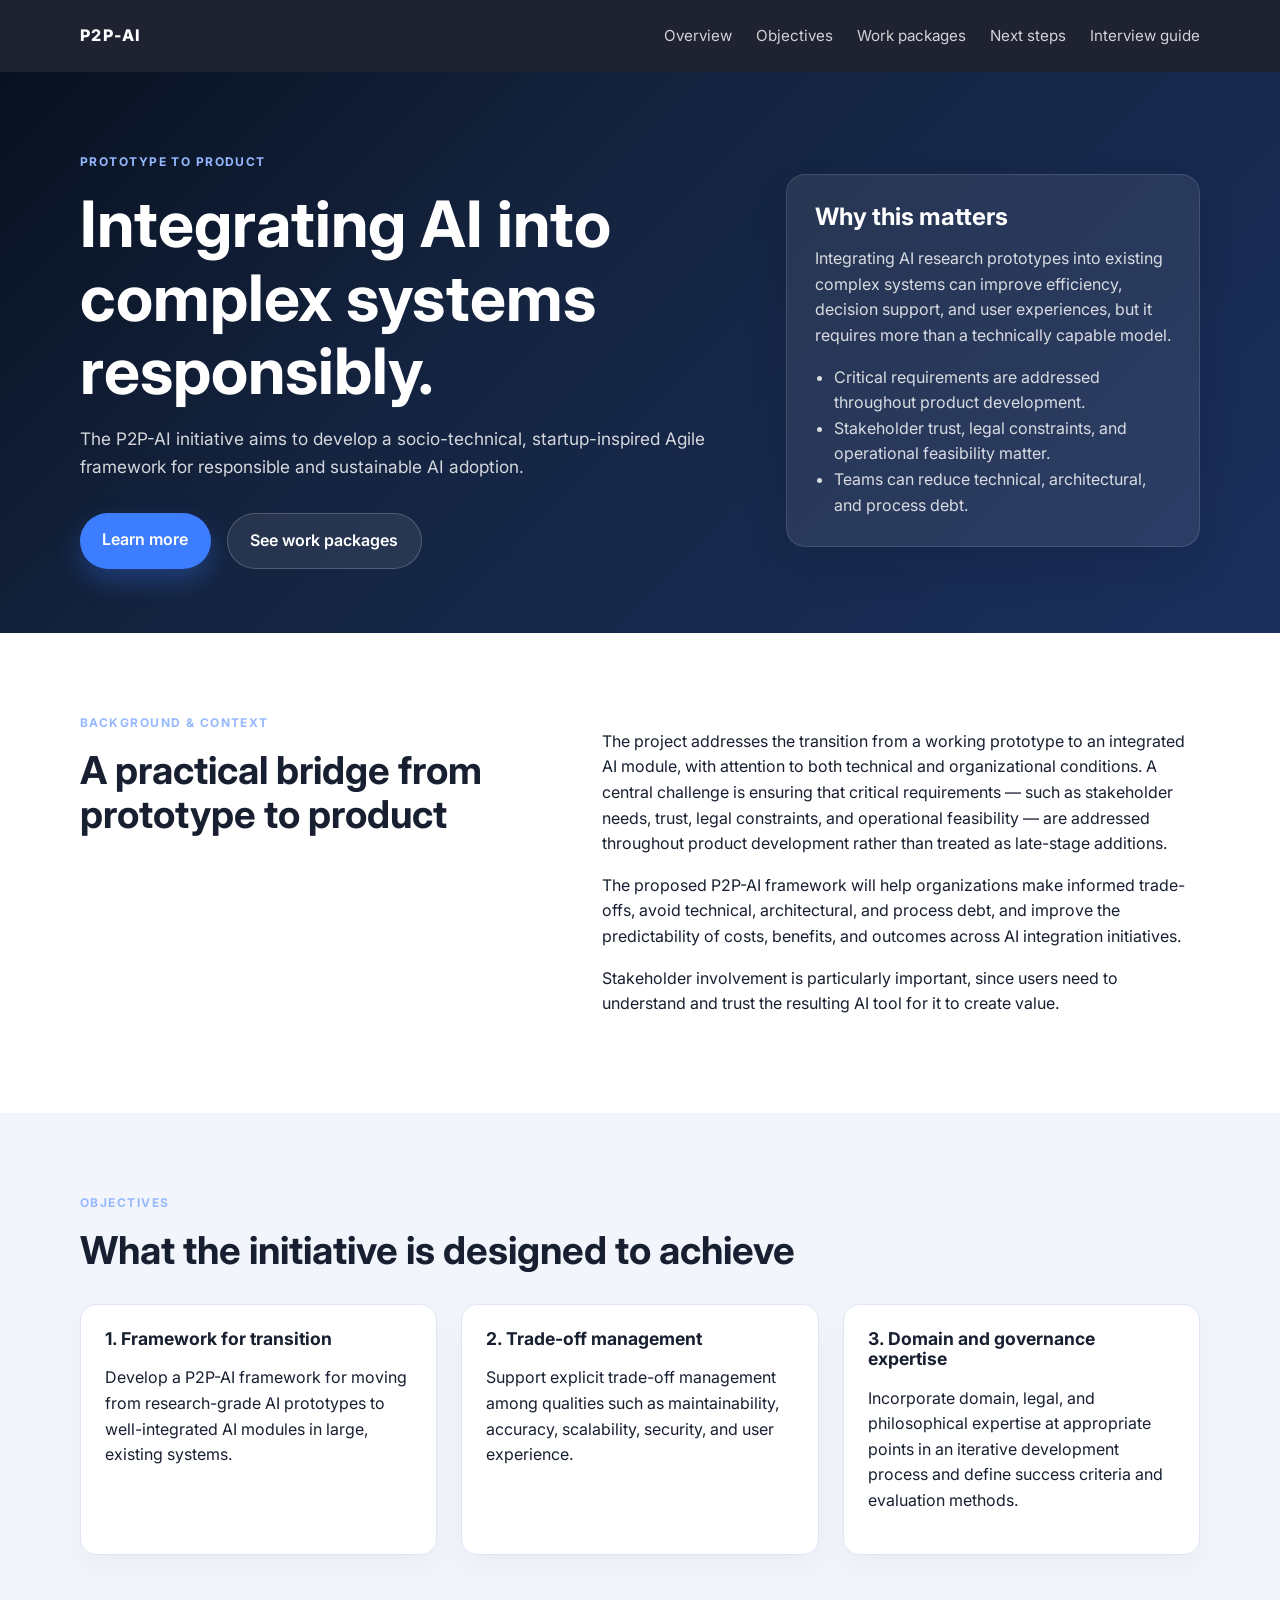
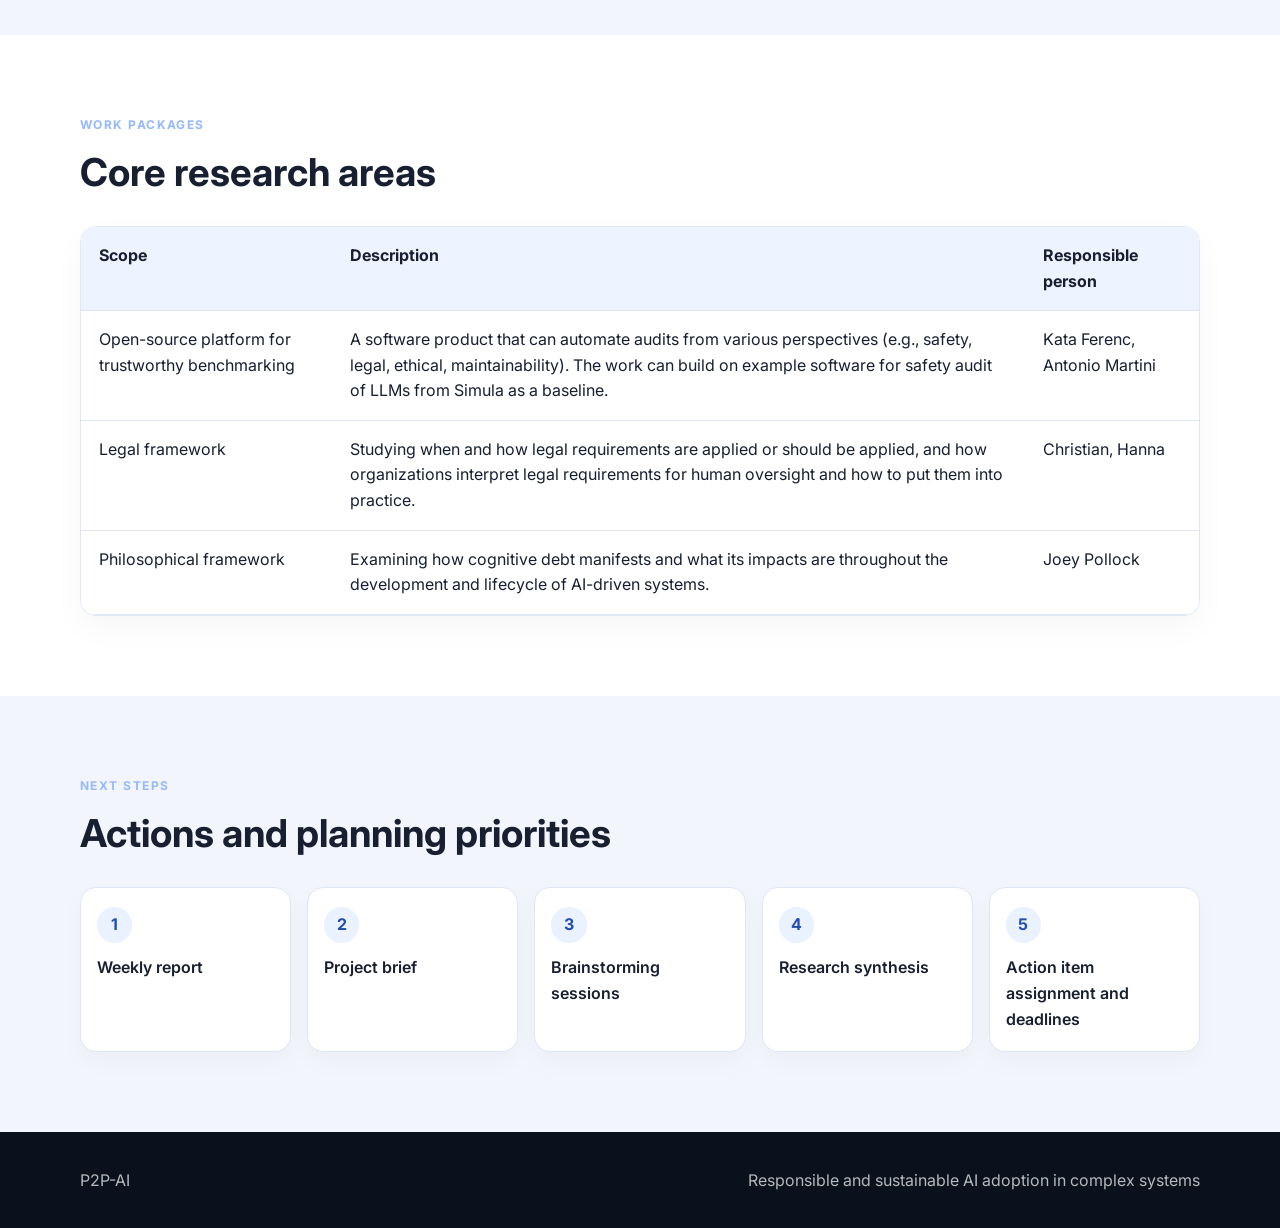
==== docs/index.html @ bf695095 "added draft pages" ====
<!DOCTYPE html>
<html lang="en">
  <head>
    <meta charset="UTF-8" />
    <meta name="viewport" content="width=device-width, initial-scale=1.0" />
    <title>P2P-AI | Prototype to Product</title>
    <meta
      name="description"
      content="P2P-AI is a socio-technical, startup-inspired Agile framework for responsible and sustainable AI adoption in complex systems."
    />
    <link rel="preconnect" href="https://fonts.googleapis.com" />
    <link rel="preconnect" href="https://fonts.gstatic.com" crossorigin />
    <link
      href="https://fonts.googleapis.com/css2?family=Inter:wght@400;500;600;700;800&display=swap"
      rel="stylesheet"
    />
    <link rel="stylesheet" href="styles.css" />
  </head>
  <body>
    <header class="site-header">
      <nav class="container nav">
        <div class="brand">P2P-AI</div>
        <div class="nav-links">
          <a href="#overview">Overview</a>
          <a href="#objectives">Objectives</a>
          <a href="#work-packages">Work packages</a>
          <a href="#next-steps">Next steps</a>
          <a href="interview-guide.html">Interview guide</a>
        </div>
      </nav>
    </header>

    <main>
      <section class="hero">
        <div class="container hero-inner">
          <div class="hero-copy">
            <p class="eyebrow">Prototype to Product</p>
            <h1>Integrating AI into complex systems responsibly.</h1>
            <p class="lede">
              The P2P-AI initiative aims to develop a socio-technical, startup-inspired
              Agile framework for responsible and sustainable AI adoption.
            </p>
            <div class="hero-actions">
              <a class="button primary" href="#overview">Learn more</a>
              <a class="button secondary" href="#work-packages">See work packages</a>
            </div>
          </div>
          <div class="hero-card">
            <h2>Why this matters</h2>
            <p>
              Integrating AI research prototypes into existing complex systems can improve
              efficiency, decision support, and user experiences, but it requires more than
              a technically capable model.
            </p>
            <ul>
              <li>Critical requirements are addressed throughout product development.</li>
              <li>Stakeholder trust, legal constraints, and operational feasibility matter.</li>
              <li>Teams can reduce technical, architectural, and process debt.</li>
            </ul>
          </div>
        </div>
      </section>

      <section id="overview" class="section">
        <div class="container two-col">
          <div>
            <p class="section-tag">Background &amp; context</p>
            <h2>A practical bridge from prototype to product</h2>
          </div>
          <div>
            <p>
              The project addresses the transition from a working prototype to an integrated
              AI module, with attention to both technical and organizational conditions.
              A central challenge is ensuring that critical requirements — such as stakeholder
              needs, trust, legal constraints, and operational feasibility — are addressed
              throughout product development rather than treated as late-stage additions.
            </p>
            <p>
              The proposed P2P-AI framework will help organizations make informed trade-offs,
              avoid technical, architectural, and process debt, and improve the predictability
              of costs, benefits, and outcomes across AI integration initiatives.
            </p>
            <p>
              Stakeholder involvement is particularly important, since users need to understand
              and trust the resulting AI tool for it to create value.
            </p>
          </div>
        </div>
      </section>

      <section id="objectives" class="section alt">
        <div class="container">
          <p class="section-tag">Objectives</p>
          <h2>What the initiative is designed to achieve</h2>
          <div class="card-grid">
            <article class="info-card">
              <h3>1. Framework for transition</h3>
              <p>
                Develop a P2P-AI framework for moving from research-grade AI prototypes to
                well-integrated AI modules in large, existing systems.
              </p>
            </article>
            <article class="info-card">
              <h3>2. Trade-off management</h3>
              <p>
                Support explicit trade-off management among qualities such as maintainability,
                accuracy, scalability, security, and user experience.
              </p>
            </article>
            <article class="info-card">
              <h3>3. Domain and governance expertise</h3>
              <p>
                Incorporate domain, legal, and philosophical expertise at appropriate points in
                an iterative development process and define success criteria and evaluation methods.
              </p>
            </article>
          </div>
        </div>
      </section>

      <section id="work-packages" class="section">
        <div class="container">
          <p class="section-tag">Work packages</p>
          <h2>Core research areas</h2>

          <div class="table-wrap">
            <table>
              <thead>
                <tr>
                  <th>Scope</th>
                  <th>Description</th>
                  <th>Responsible person</th>
                </tr>
              </thead>
              <tbody>
                <tr>
                  <td>Open-source platform for trustworthy benchmarking</td>
                  <td>
                    A software product that can automate audits from various perspectives
                    (e.g., safety, legal, ethical, maintainability). The work can build on
                    example software for safety audit of LLMs from Simula as a baseline.
                  </td>
                  <td>Kata Ferenc, Antonio Martini</td>
                </tr>
                <tr>
                  <td>Legal framework</td>
                  <td>
                    Studying when and how legal requirements are applied or should be applied,
                    and how organizations interpret legal requirements for human oversight and
                    how to put them into practice.
                  </td>
                  <td>Christian, Hanna</td>
                </tr>
                <tr>
                  <td>Philosophical framework</td>
                  <td>
                    Examining how cognitive debt manifests and what its impacts are throughout the
                    development and lifecycle of AI-driven systems.
                  </td>
                  <td>Joey Pollock</td>
                </tr>
              </tbody>
            </table>
          </div>
        </div>
      </section>

      <section id="next-steps" class="section alt">
        <div class="container">
          <p class="section-tag">Next steps</p>
          <h2>Actions and planning priorities</h2>
          <div class="steps">
            <div class="step">
              <span>1</span>
              <p><a href="weekly-report.html">Weekly report</a></p>
            </div>
            <div class="step">
              <span>2</span>
              <p><a href="project-brief.html">Project brief</a></p>
            </div>
            <div class="step">
              <span>3</span>
              <p><a href="brainstorming-sessions.html">Brainstorming sessions</a></p>
            </div>
            <div class="step">
              <span>4</span>
              <p><a href="research-synthesis.html">Research synthesis</a></p>
            </div>
            <div class="step">
              <span>5</span>
              <p><a href="action-items.html">Action item assignment and deadlines</a></p>
            </div>
          </div>

        </div>
      </section>
    </main>

    <footer class="site-footer">
      <div class="container footer-inner">
        <p>P2P-AI</p>
        <p>Responsible and sustainable AI adoption in complex systems</p>
      </div>
    </footer>
  </body>
</html>
---- docs/styles.css ----
:root {
  --bg: #0b1020;
  --panel: #121a2c;
  --panel-soft: #f2f5fb;
  --card: #ffffff;
  --primary: #3d7dff;
  --primary-dark: #214eb0;
  --text: #171f30;
  --muted: #55627d;
  --line: #dfe7f5;
  --accent: #eaf2ff;
  --shadow: 0 20px 40px rgba(11, 16, 32, 0.12);
}

* { box-sizing: border-box; }

html {
  scroll-behavior: smooth;
}

body {
  margin: 0;
  font-family: "Inter", "Segoe UI", sans-serif;
  background: #fff;
  color: var(--text);
  line-height: 1.6;
}

img {
  max-width: 100%;
  display: block;
}

.container {
  width: min(1120px, calc(100% - 2rem));
  margin: 0 auto;
}

.site-header {
  background: rgba(11, 16, 32, 0.92);
  position: sticky;
  top: 0;
  z-index: 20;
  backdrop-filter: blur(10px);
}

.nav {
  display: flex;
  align-items: center;
  justify-content: space-between;
  min-height: 72px;
}

.brand {
  font-weight: 800;
  letter-spacing: 0.08em;
  text-transform: uppercase;
  color: #fff;
}

.nav-links {
  display: flex;
  gap: 1.5rem;
  flex-wrap: wrap;
}

.nav a {
  color: rgba(255,255,255,0.8);
  text-decoration: none;
  font-size: 0.95rem;
}

.nav a:hover {
  color: #fff;
}

.hero {
  background: linear-gradient(135deg, #081120 0%, #14233f 38%, #1a2f5d 100%);
  color: #fff;
  padding: 5rem 0 4rem;
}

.hero-inner {
  display: grid;
  grid-template-columns: 1.3fr 0.8fr;
  gap: 2rem;
  align-items: center;
}

.eyebrow,
.section-tag {
  margin: 0 0 1rem;
  color: #96b8ff;
  text-transform: uppercase;
  letter-spacing: 0.12em;
  font-size: 0.75rem;
  font-weight: 700;
}

h1, h2, h3 {
  margin-top: 0;
  line-height: 1.15;
}

h1 {
  font-size: clamp(2.2rem, 5vw, 4.4rem);
  margin-bottom: 1rem;
}

h2 {
  font-size: clamp(1.8rem, 3vw, 2.8rem);
  margin-bottom: 1rem;
}

.lede {
  font-size: 1.08rem;
  color: rgba(255,255,255,0.82);
  max-width: 60ch;
}

.hero-actions {
  display: flex;
  flex-wrap: wrap;
  gap: 1rem;
  margin-top: 2rem;
}

.button {
  display: inline-block;
  text-decoration: none;
  padding: 0.9rem 1.4rem;
  border-radius: 999px;
  font-weight: 600;
  transition: transform 0.2s ease, box-shadow 0.2s ease;
}

.button:hover {
  transform: translateY(-1px);
}

.button.primary {
  background: var(--primary);
  color: #fff;
  box-shadow: 0 12px 26px rgba(61, 125, 255, 0.3);
}

.button.secondary {
  background: rgba(255,255,255,0.08);
  border: 1px solid rgba(255,255,255,0.2);
  color: #fff;
}

.hero-card {
  background: rgba(255,255,255,0.08);
  border: 1px solid rgba(255,255,255,0.12);
  border-radius: 1.2rem;
  padding: 1.75rem;
  box-shadow: var(--shadow);
}

.hero-card h2 {
  font-size: 1.5rem;
  margin-bottom: 0.75rem;
}

.hero-card p,
.hero-card li {
  color: rgba(255,255,255,0.82);
}

.hero-card ul {
  margin: 1rem 0 0;
  padding-left: 1.2rem;
}

.section {
  padding: 5rem 0;
}

.alt {
  background: var(--panel-soft);
}

.two-col {
  display: grid;
  grid-template-columns: 0.9fr 1.1fr;
  gap: 2rem;
  align-items: start;
}

.card-grid {
  margin-top: 2rem;
  display: grid;
  grid-template-columns: repeat(3, minmax(0, 1fr));
  gap: 1.5rem;
}

.info-card {
  background: var(--card);
  border: 1px solid var(--line);
  border-radius: 1rem;
  padding: 1.5rem;
  box-shadow: 0 12px 30px rgba(17, 24, 39, 0.04);
}

.info-card h3 {
  font-size: 1.1rem;
  margin-bottom: 0.6rem;
}

.table-wrap {
  overflow-x: auto;
  margin-top: 2rem;
  border: 1px solid var(--line);
  border-radius: 1rem;
  box-shadow: 0 12px 30px rgba(17, 24, 39, 0.04);
}

table {
  width: 100%;
  border-collapse: collapse;
  background: #fff;
}

th,
td {
  text-align: left;
  padding: 1rem 1.1rem;
  border-bottom: 1px solid var(--line);
  vertical-align: top;
}

th {
  background: #eef4ff;
  color: var(--text);
  font-weight: 700;
}

.steps {
  display: grid;
  grid-template-columns: repeat(5, minmax(0, 1fr));
  gap: 1rem;
  margin-top: 2rem;
}

.step {
  background: #fff;
  border: 1px solid var(--line);
  border-radius: 1rem;
  padding: 1.2rem 1rem;
  box-shadow: 0 10px 24px rgba(17, 24, 39, 0.03);
}

.step span {
  display: inline-flex;
  align-items: center;
  justify-content: center;
  width: 2.2rem;
  height: 2.2rem;
  border-radius: 50%;
  background: var(--accent);
  color: var(--primary-dark);
  font-weight: 700;
  margin-bottom: 0.8rem;
}

.step p {
  margin: 0;
  font-weight: 600;
}

.step a {
  color: var(--text);
  text-decoration: none;
}

.step a:hover {
  color: var(--primary-dark);
}

.questions-box {
  background: linear-gradient(180deg, #fff 0%, #f5f8ff 100%);
  border: 1px solid var(--line);
  border-radius: 1rem;
  padding: 1.5rem;
  margin-top: 2rem;
}

.large-box {
  margin-top: 2rem;
}

.questions-box ul {
  margin: 0;
  padding-left: 1.2rem;
}

.guide-card {
  margin-top: 2rem;
}

.guide-card ul {
  margin: 0;
  padding-left: 1.2rem;
}

.site-footer {
  background: #09111d;
  color: rgba(255,255,255,0.7);
  padding: 1.2rem 0;
}

.footer-inner {
  display: flex;
  justify-content: space-between;
  gap: 1rem;
  flex-wrap: wrap;
}

@media (max-width: 900px) {
  .hero-inner,
  .two-col,
  .card-grid,
  .steps {
    grid-template-columns: 1fr;
  }

  .nav {
    flex-direction: column;
    justify-content: center;
    padding: 1rem 0;
  }

  .nav-links {
    justify-content: center;
  }
}
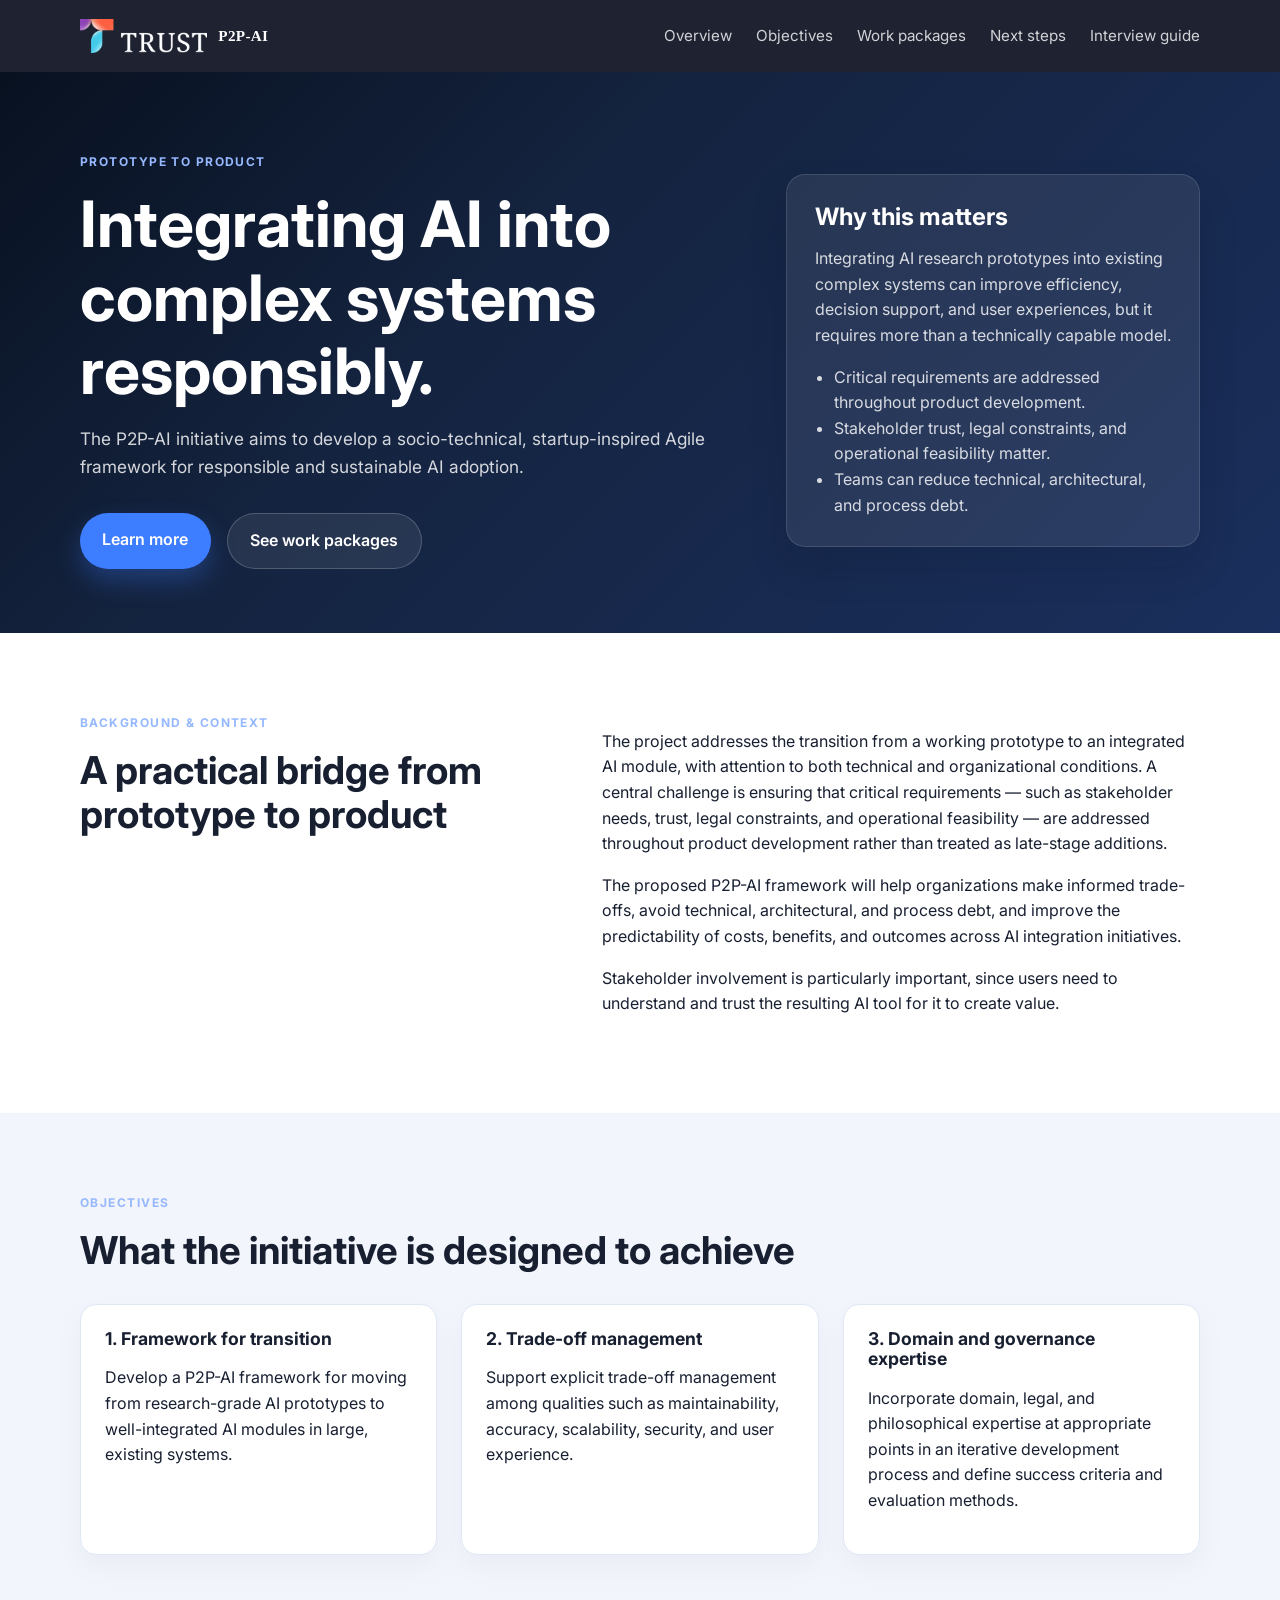
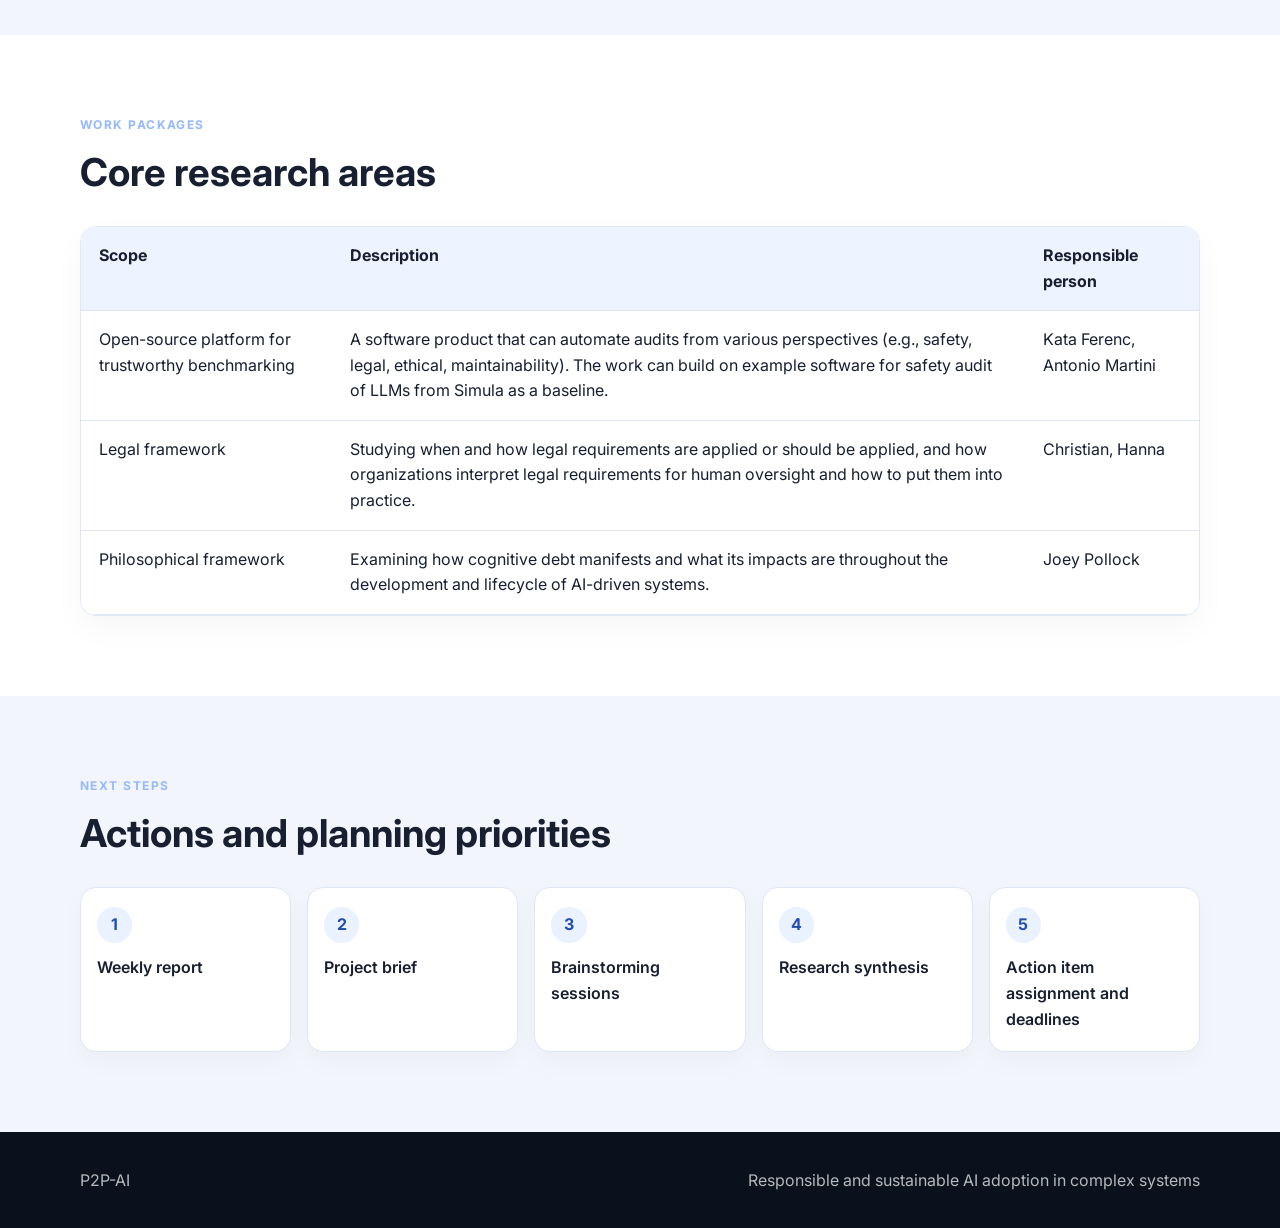
==== commit 8c502349: "prettify" ====
--- a/docs/index.html
+++ b/docs/index.html
@@ -19,7 +19,12 @@
   <body>
     <header class="site-header">
       <nav class="container nav">
-        <div class="brand">P2P-AI</div>
+        <a class="brand-link" href="https://www.trust-aicentre.no/english/research/research-projects/project-descriptions/p2p-ai.html" target="_blank" rel="noopener noreferrer">
+          <span class="brand-mark" aria-label="Trust AI Centre logo">
+            <img src="trustlogo.png" alt="Trust AI Centre logo" />
+          </span>
+          <span class="brand">P2P-AI</span>
+        </a>
         <div class="nav-links">
           <a href="#overview">Overview</a>
           <a href="#objectives">Objectives</a>
--- a/docs/styles.css
+++ b/docs/styles.css
@@ -51,10 +51,35 @@
   min-height: 72px;
 }
 
+.brand-link {
+  display: inline-flex;
+  align-items: center;
+  gap: 0.7rem;
+  color: #fff;
+  text-decoration: none;
+  font-family: Georgia, "Times New Roman", serif;
+  font-weight: 700;
+  letter-spacing: 0.02em;
+  text-transform: uppercase;
+}
+
+.brand-mark {
+  display: inline-flex;
+  align-items: center;
+  justify-content: center;
+  height: 2.1rem;
+  aspect-ratio: 2907 / 768;
+  flex-shrink: 0;
+}
+
+.brand-mark img {
+  width: 100%;
+  height: 100%;
+  object-fit: contain;
+  display: block;
+}
+
 .brand {
-  font-weight: 800;
-  letter-spacing: 0.08em;
-  text-transform: uppercase;
   color: #fff;
 }
 
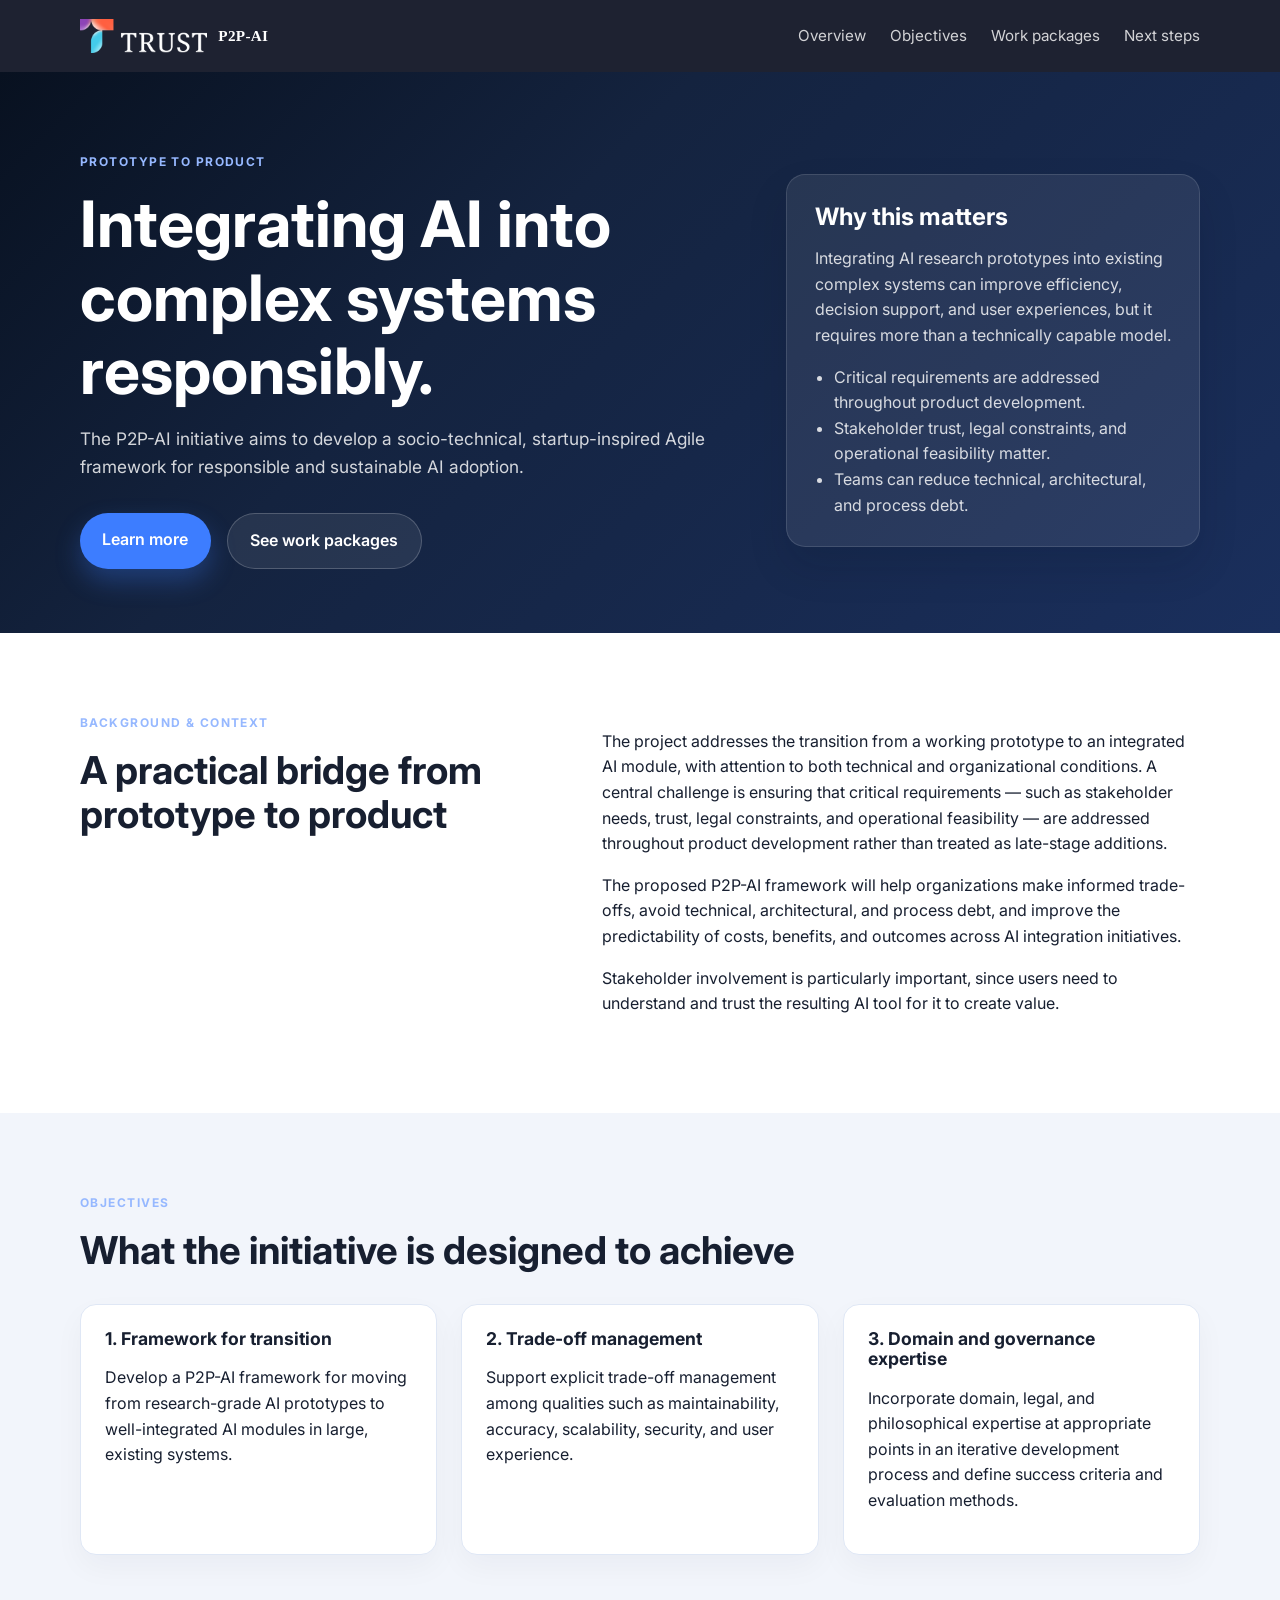
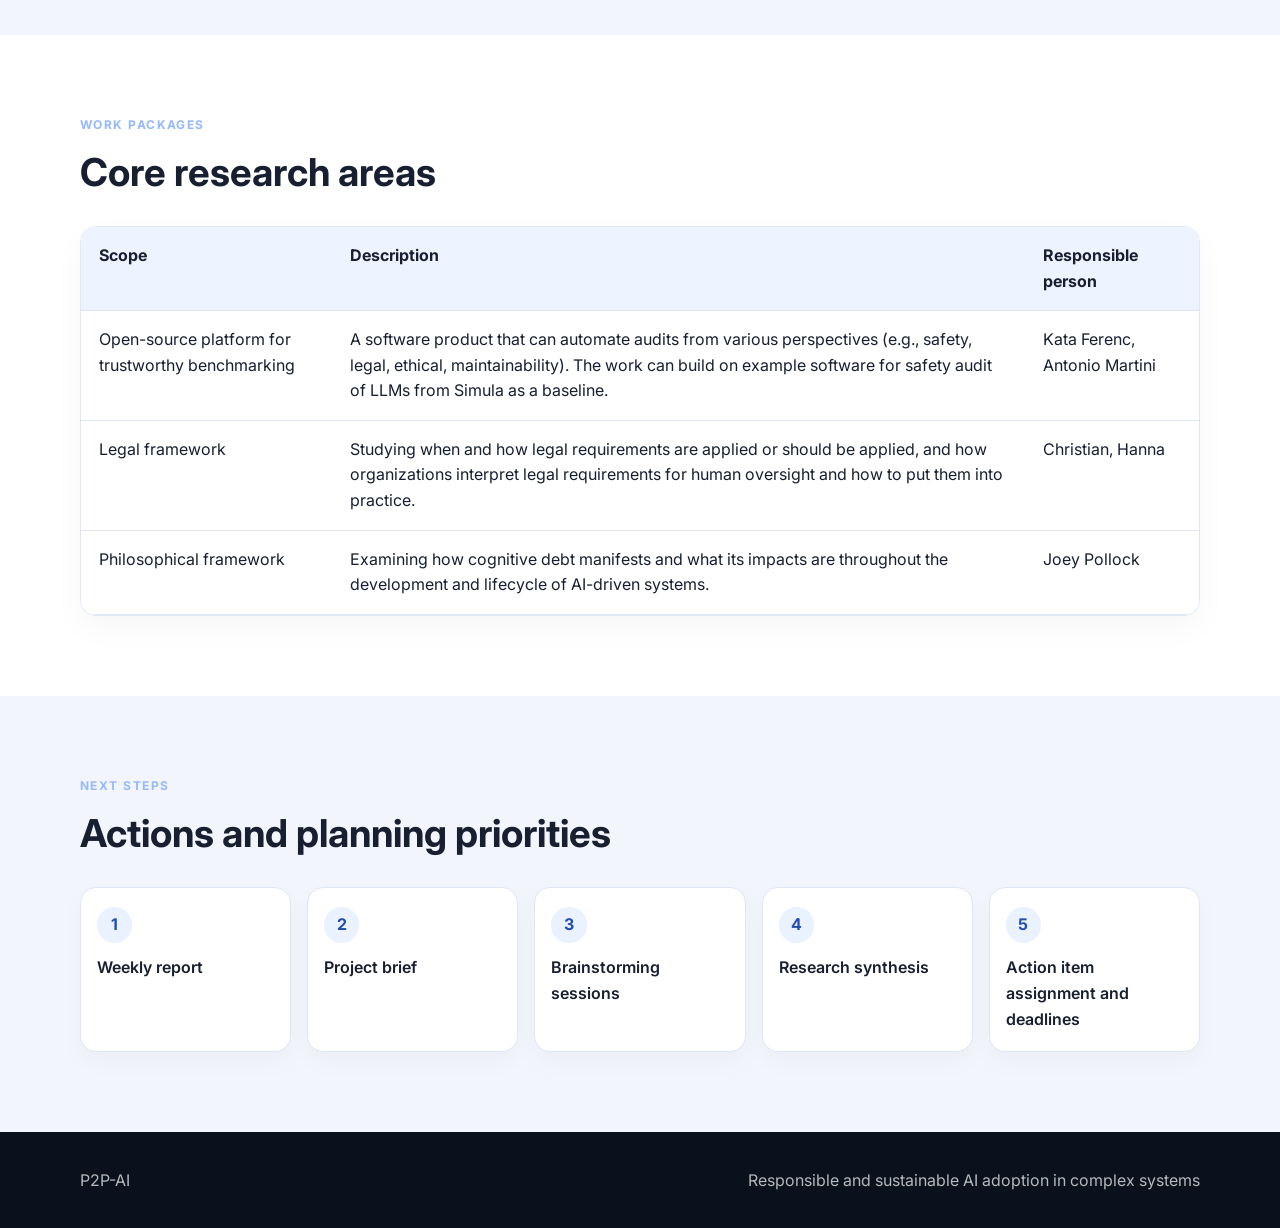
==== commit eb0adb83: "remove interview guide" ====
--- a/docs/index.html
+++ b/docs/index.html
@@ -30,7 +30,6 @@
           <a href="#objectives">Objectives</a>
           <a href="#work-packages">Work packages</a>
           <a href="#next-steps">Next steps</a>
-          <a href="interview-guide.html">Interview guide</a>
         </div>
       </nav>
     </header>
